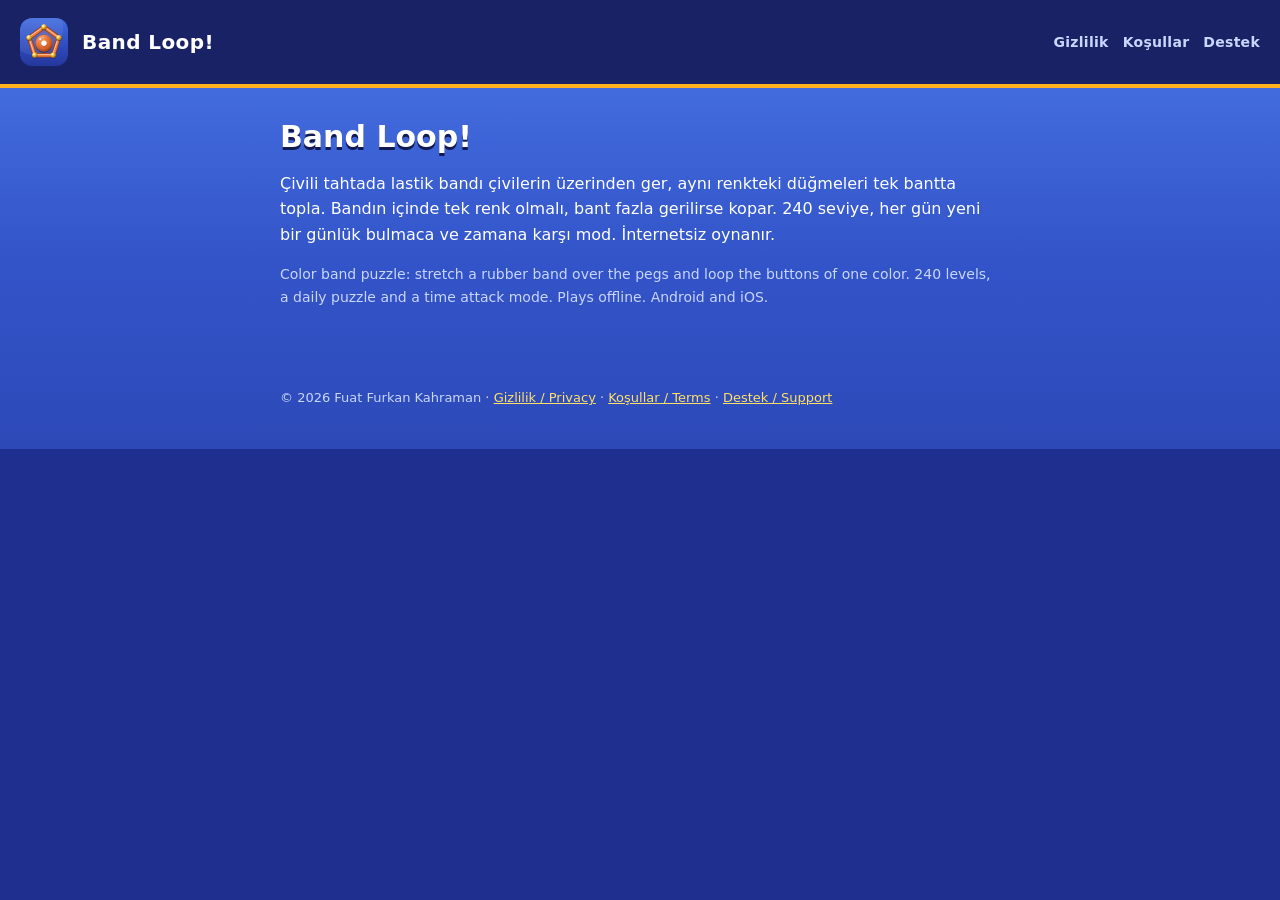
==== bandloop/index.html @ 0ff8086a "Band Loop!: privacy, terms and support pages Co-Authored-By: Claude Opus 5.5 <noreply@anthropic.com>" ====
<!doctype html>
<html lang="tr">
<head>
<meta charset="utf-8">
<meta name="viewport" content="width=device-width, initial-scale=1">
<title>Band Loop! · Renkli bant bulmacası</title>
<meta name="description" content="Band Loop!: çivili tahtada lastik bantla aynı renkteki düğmeleri çevir. 240 seviye, günlük bulmaca, zamana karşı mod. Android ve iOS.">
<link rel="icon" href="icon.png">
<link rel="stylesheet" href="style.css">
</head>
<body>
<header><img src="icon.png" alt=""><a href="./">Band Loop!</a>
  <nav><a href="gizlilik.html">Gizlilik</a><a href="kosullar.html">Koşullar</a><a href="destek.html">Destek</a></nav></header>
<main>
<h1>Band Loop!</h1>
<p>Çivili tahtada lastik bandı çivilerin üzerinden ger, aynı renkteki düğmeleri tek bantta topla. Bandın içinde tek renk
olmalı, bant fazla gerilirse kopar. 240 seviye, her gün yeni bir günlük bulmaca ve zamana karşı mod. İnternetsiz oynanır.</p>
<p class="muted">Color band puzzle: stretch a rubber band over the pegs and loop the buttons of one color. 240 levels,
a daily puzzle and a time attack mode. Plays offline. Android and iOS.</p>
<p><!-- mağaza rozetleri, sayfalar yayına girince --></p>
</main>
<footer>© 2026 Fuat Furkan Kahraman · <a href="gizlilik.html">Gizlilik / Privacy</a> · <a href="kosullar.html">Koşullar / Terms</a> · <a href="destek.html">Destek / Support</a></footer>
</body>
</html>
---- bandloop/style.css ----
/* Band Loop! web sayfaları: gizlilik, koşullar, destek. Düz statik HTML, betik yok, çerez yok. Renkler oyunun paletinden. */
:root { --bg: #1f2f8f; --surface: #1a2266; --deep: #121a52; --ink: #ffffff; --dim: #c9d6ff; --gold: #ffe066; --gold2: #ffb21e; --line: #2b3896; }
* { box-sizing: border-box; }
body { margin: 0; background: linear-gradient(180deg, #4a78e8 0, #3354c9 260px, var(--bg) 900px) no-repeat, var(--bg); color: var(--ink); font: 16px/1.6 system-ui, -apple-system, "Segoe UI", Roboto, sans-serif; }
header { display: flex; align-items: center; gap: 14px; padding: 18px 20px; border-bottom: 4px solid var(--gold2); background: var(--surface); }
header img { width: 48px; height: 48px; border-radius: 12px; }
header a { color: var(--ink); text-decoration: none; font-weight: 800; font-size: 20px; letter-spacing: .02em; }
nav { margin-left: auto; display: flex; gap: 14px; flex-wrap: wrap; font-size: 14px; }
nav a { color: var(--dim); font-weight: 600; font-size: 14px; }
main { max-width: 760px; margin: 0 auto; padding: 24px 20px 64px; }
h1 { font-size: 30px; line-height: 1.15; margin: 8px 0 4px; text-shadow: 0 3px 0 var(--deep); }
h2 { font-size: 21px; margin: 32px 0 6px; color: var(--gold); }
h3 { font-size: 17px; margin: 20px 0 4px; }
p, li { color: var(--ink); }
.muted { color: var(--dim); font-size: 14px; }
a { color: var(--gold); }
table { width: 100%; border-collapse: collapse; margin: 10px 0; font-size: 15px; }
th, td { text-align: left; vertical-align: top; padding: 8px 10px; border-bottom: 1px solid var(--line); }
th { color: var(--dim); font-weight: 600; }
.lang { display: inline-block; margin: 0 0 12px; padding: 4px 10px; border: 1px solid var(--line); border-radius: 14px; font-size: 14px; }
hr { border: 0; border-top: 1px solid var(--line); margin: 48px 0; }
.box { padding: 14px 16px; border: 1px solid var(--gold2); border-radius: 10px; background: var(--surface); }
footer { max-width: 760px; margin: 0 auto; padding: 0 20px 40px; color: var(--dim); font-size: 13px; }
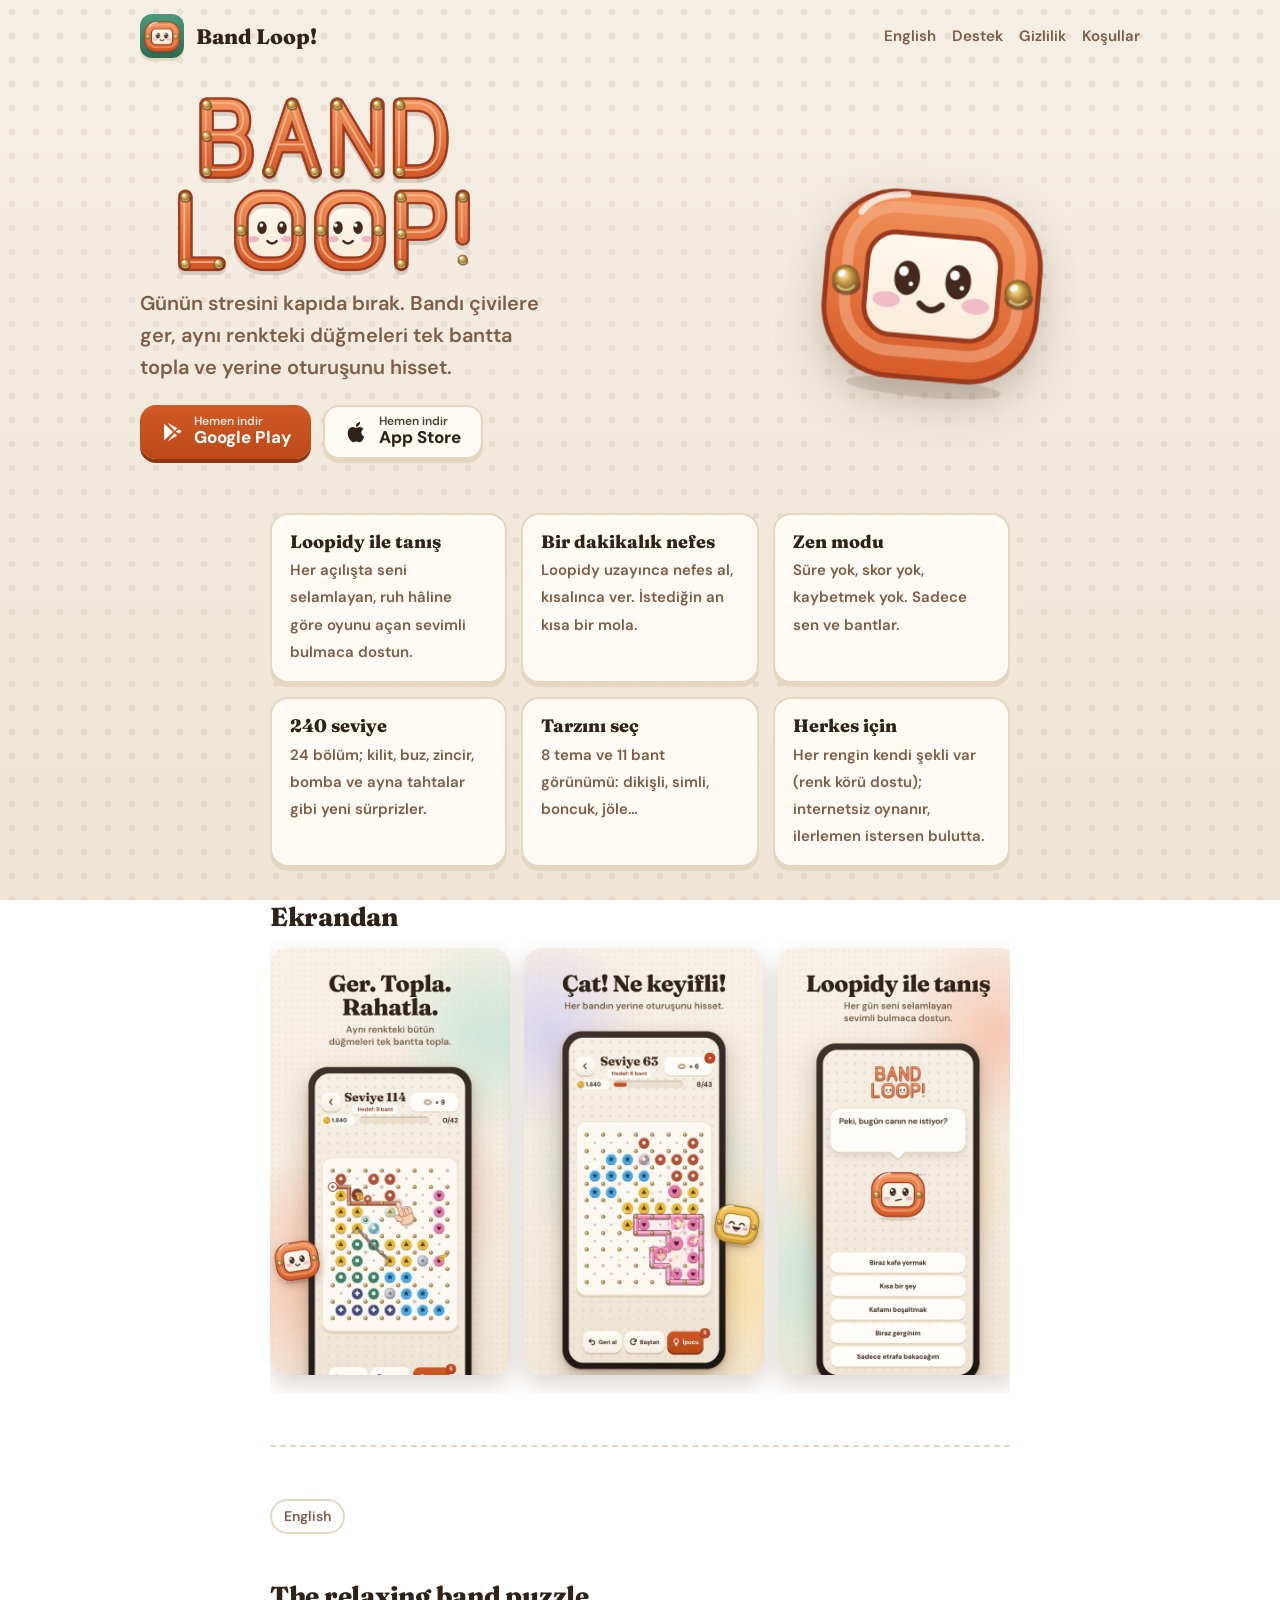
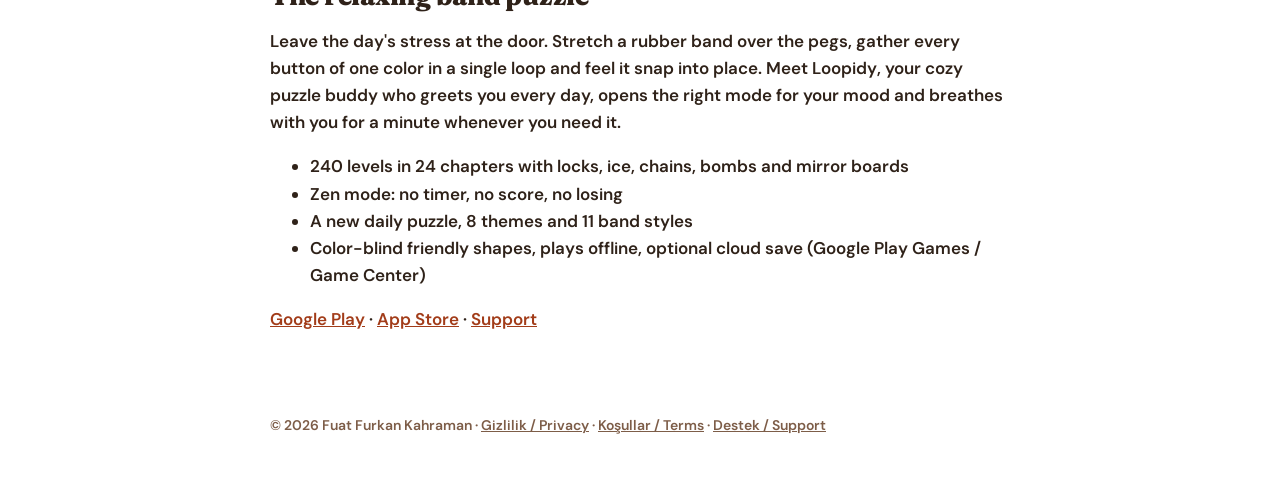
==== commit 43054218: "Band Loop! 1.1.0: yeni site (Loopidy, nefes, bulut kayıt), görseller ve güncel gizlilik/koşullar Co-" ====
--- a/bandloop/index.html
+++ b/bandloop/index.html
@@ -3,21 +3,68 @@
 <head>
 <meta charset="utf-8">
 <meta name="viewport" content="width=device-width, initial-scale=1">
-<title>Band Loop! · Renkli bant bulmacası</title>
-<meta name="description" content="Band Loop!: çivili tahtada lastik bantla aynı renkteki düğmeleri çevir. 240 seviye, günlük bulmaca, zamana karşı mod. Android ve iOS.">
+<title>Band Loop! · Rahatlatan bant bulmacası</title>
+<meta name="description" content="Band Loop!: rahatlatan lastik bant bulmacası. Bandı çivilere ger, aynı renkteki düğmeleri tek bantta topla, Loopidy ile nefes al. 240 seviye, Zen modu, günlük bulmaca. Android ve iOS.">
+<meta property="og:title" content="Band Loop! · Rahatlatan bant bulmacası">
+<meta property="og:description" content="Bandı ger, renkleri topla, rahatla. Loopidy ile tanış.">
+<meta property="og:image" content="https://fuatabii.github.io/bandloop/img/feature.jpg">
+<meta name="theme-color" content="#f6efe5">
 <link rel="icon" href="icon.png">
 <link rel="stylesheet" href="style.css">
 </head>
 <body>
 <header><img src="icon.png" alt=""><a href="./">Band Loop!</a>
-  <nav><a href="gizlilik.html">Gizlilik</a><a href="kosullar.html">Koşullar</a><a href="destek.html">Destek</a></nav></header>
+  <nav><a href="#en">English</a><a href="destek.html">Destek</a><a href="gizlilik.html">Gizlilik</a><a href="kosullar.html">Koşullar</a></nav></header>
+
+<section class="hero">
+  <div>
+    <img class="logo" src="img/logo.png" alt="Band Loop!">
+    <p class="lead">Günün stresini kapıda bırak. Bandı çivilere ger, aynı renkteki düğmeleri tek bantta topla ve yerine oturuşunu hisset.</p>
+    <div class="stores">
+      <a class="store" href="https://play.google.com/store/apps/details?id=com.bandloop.app">
+        <svg viewBox="0 0 24 24" aria-hidden="true"><path d="M4 3.5v17l9.2-8.5L4 3.5Zm10.6 9.8 2.6 2.4-9.8 5.6 7.2-8Zm0-2.6-7.2-8 9.8 5.6-2.6 2.4Zm4.1-1.2 2.3 1.3c.6.4.6 1.1 0 1.5l-2.3 1.3-2.8-2.1 2.8-2Z"/></svg>
+        <span><small>Hemen indir</small>Google Play</span></a>
+      <a class="store alt" href="https://apps.apple.com/app/id6827257425">
+        <svg viewBox="0 0 24 24" aria-hidden="true"><path d="M16.4 12.6c0-2.4 2-3.6 2.1-3.7-1.2-1.7-3-1.9-3.6-2-1.5-.2-3 .9-3.8.9-.8 0-2-.9-3.3-.9-1.7 0-3.3 1-4.2 2.5-1.8 3.1-.5 7.7 1.3 10.2.9 1.2 1.9 2.6 3.2 2.6 1.3-.1 1.8-.8 3.3-.8s2 .8 3.3.8c1.4 0 2.2-1.3 3.1-2.5 1-1.4 1.4-2.8 1.4-2.9 0 0-2.7-1-2.8-4.2ZM14 5.2c.7-.9 1.2-2 1-3.2-1 0-2.3.7-3 1.6-.7.8-1.2 2-1.1 3.1 1.2.1 2.3-.6 3.1-1.5Z"/></svg>
+        <span><small>Hemen indir</small>App Store</span></a>
+    </div>
+  </div>
+  <img class="loopidy" src="img/loopidy.png" alt="Loopidy, oyunun maskotu">
+</section>
+
 <main>
-<h1>Band Loop!</h1>
-<p>Çivili tahtada lastik bandı çivilerin üzerinden ger, aynı renkteki düğmeleri tek bantta topla. Bandın içinde tek renk
-olmalı, bant fazla gerilirse kopar. 240 seviye, her gün yeni bir günlük bulmaca ve zamana karşı mod. İnternetsiz oynanır.</p>
-<p class="muted">Color band puzzle: stretch a rubber band over the pegs and loop the buttons of one color. 240 levels,
-a daily puzzle and a time attack mode. Plays offline. Android and iOS.</p>
-<p><!-- mağaza rozetleri, sayfalar yayına girince --></p>
+  <ul class="features">
+    <li><b>Loopidy ile tanış</b><span>Her açılışta seni selamlayan, ruh hâline göre oyunu açan sevimli bulmaca dostun.</span></li>
+    <li><b>Bir dakikalık nefes</b><span>Loopidy uzayınca nefes al, kısalınca ver. İstediğin an kısa bir mola.</span></li>
+    <li><b>Zen modu</b><span>Süre yok, skor yok, kaybetmek yok. Sadece sen ve bantlar.</span></li>
+    <li><b>240 seviye</b><span>24 bölüm; kilit, buz, zincir, bomba ve ayna tahtalar gibi yeni sürprizler.</span></li>
+    <li><b>Tarzını seç</b><span>8 tema ve 11 bant görünümü: dikişli, simli, boncuk, jöle…</span></li>
+    <li><b>Herkes için</b><span>Her rengin kendi şekli var (renk körü dostu); internetsiz oynanır, ilerlemen istersen bulutta.</span></li>
+  </ul>
+
+  <h2>Ekrandan</h2>
+  <div class="shots">
+    <img src="img/shot-1.jpg" alt="Oynanış: bant çivilere geriliyor" loading="lazy">
+    <img src="img/shot-2.jpg" alt="Bant yerine oturuyor" loading="lazy">
+    <img src="img/shot-3.jpg" alt="Loopidy ile açılış sohbeti" loading="lazy">
+    <img src="img/shot-4.jpg" alt="Loopidy ile nefes egzersizi" loading="lazy">
+    <img src="img/shot-5.jpg" alt="Kilit, buz ve zincir" loading="lazy">
+    <img src="img/shot-6.jpg" alt="Zen modu" loading="lazy">
+  </div>
+
+  <hr id="en">
+  <span class="lang">English</span>
+  <h2>The relaxing band puzzle</h2>
+  <p>Leave the day's stress at the door. Stretch a rubber band over the pegs, gather every button of one color in a single
+  loop and feel it snap into place. Meet <b>Loopidy</b>, your cozy puzzle buddy who greets you every day, opens the right
+  mode for your mood and breathes with you for a minute whenever you need it.</p>
+  <ul>
+    <li>240 levels in 24 chapters with locks, ice, chains, bombs and mirror boards</li>
+    <li>Zen mode: no timer, no score, no losing</li>
+    <li>A new daily puzzle, 8 themes and 11 band styles</li>
+    <li>Color-blind friendly shapes, plays offline, optional cloud save (Google Play Games / Game Center)</li>
+  </ul>
+  <p><a href="https://play.google.com/store/apps/details?id=com.bandloop.app">Google Play</a> · <a href="https://apps.apple.com/app/id6827257425">App Store</a> · <a href="destek.html#support-en">Support</a></p>
 </main>
 <footer>© 2026 Fuat Furkan Kahraman · <a href="gizlilik.html">Gizlilik / Privacy</a> · <a href="kosullar.html">Koşullar / Terms</a> · <a href="destek.html">Destek / Support</a></footer>
 </body>
--- a/bandloop/style.css
+++ b/bandloop/style.css
@@ -1,23 +1,76 @@
-/* Band Loop! web sayfaları: gizlilik, koşullar, destek. Düz statik HTML, betik yok, çerez yok. Renkler oyunun paletinden. */
-:root { --bg: #1f2f8f; --surface: #1a2266; --deep: #121a52; --ink: #ffffff; --dim: #c9d6ff; --gold: #ffe066; --gold2: #ffb21e; --line: #2b3896; }
+/* Band Loop! web sayfaları (Atölye kimliği, 14 Kasım 2026): kâğıt zemin, mürekkep yazı, terrakota vurgu; Fraunces başlık,
+   DM Sans metin (sitede barındırılır, dış yazı tipi isteği yok). Düz statik HTML, betik yok, çerez yok. */
+@font-face { font-family: Fraunces; font-weight: 800; font-display: swap; src: url(fonts/fraunces-800.woff2) format("woff2"); }
+@font-face { font-family: Fraunces; font-weight: 800; font-display: swap; src: url(fonts/fraunces-800-ext.woff2) format("woff2"); unicode-range: U+0100-024F, U+1E00-1EFF; }
+@font-face { font-family: "DM Sans"; font-weight: 500 700; font-display: swap; src: url(fonts/dmsans-600.woff2) format("woff2"); }
+@font-face { font-family: "DM Sans"; font-weight: 500 700; font-display: swap; src: url(fonts/dmsans-600-ext.woff2) format("woff2"); unicode-range: U+0100-024F, U+1E00-1EFF; }
+@font-face { font-family: "DM Sans"; font-weight: 800; font-display: swap; src: url(fonts/dmsans-800.woff2) format("woff2"); }
+@font-face { font-family: "DM Sans"; font-weight: 800; font-display: swap; src: url(fonts/dmsans-800-ext.woff2) format("woff2"); unicode-range: U+0100-024F, U+1E00-1EFF; }
+
+:root {
+  --paper: #f6efe5; --paper2: #efe5d6; --card: #fffaf3; --edge: #e5d6c1; --ink: #2f2219; --sub: #7d5d48;
+  --accent: #a23c19; --tomato: #cf5a26; --tomato2: #bd4918; --tomato3: #8c3512; --teal: #3d8a6d; --hole: rgba(120, 92, 66, .1);
+}
+@media (prefers-color-scheme: dark) {
+  :root:not([data-theme="light"]) {
+    --paper: #241d19; --paper2: #1d1714; --card: #2f2824; --edge: #3d342e; --ink: #f6efe5; --sub: #cdb8a6;
+    --accent: #f09a6c; --hole: rgba(255, 240, 225, .06);
+  }
+}
 * { box-sizing: border-box; }
-body { margin: 0; background: linear-gradient(180deg, #4a78e8 0, #3354c9 260px, var(--bg) 900px) no-repeat, var(--bg); color: var(--ink); font: 16px/1.6 system-ui, -apple-system, "Segoe UI", Roboto, sans-serif; }
-header { display: flex; align-items: center; gap: 14px; padding: 18px 20px; border-bottom: 4px solid var(--gold2); background: var(--surface); }
-header img { width: 48px; height: 48px; border-radius: 12px; }
-header a { color: var(--ink); text-decoration: none; font-weight: 800; font-size: 20px; letter-spacing: .02em; }
-nav { margin-left: auto; display: flex; gap: 14px; flex-wrap: wrap; font-size: 14px; }
-nav a { color: var(--dim); font-weight: 600; font-size: 14px; }
-main { max-width: 760px; margin: 0 auto; padding: 24px 20px 64px; }
-h1 { font-size: 30px; line-height: 1.15; margin: 8px 0 4px; text-shadow: 0 3px 0 var(--deep); }
-h2 { font-size: 21px; margin: 32px 0 6px; color: var(--gold); }
-h3 { font-size: 17px; margin: 20px 0 4px; }
+html { -webkit-text-size-adjust: 100%; }
+body {
+  margin: 0; color: var(--ink); font: 500 17px/1.6 "DM Sans", system-ui, -apple-system, "Segoe UI", Roboto, sans-serif;
+  background: radial-gradient(circle at 12px 12px, var(--hole) 3px, transparent 3.6px) 0 0 / 24px 24px, linear-gradient(180deg, var(--paper), var(--paper2));
+  background-attachment: fixed;
+}
+header { display: flex; align-items: center; gap: 12px; padding: 14px 20px; max-width: 1040px; margin: 0 auto; }
+header img { width: 44px; height: 44px; border-radius: 12px; box-shadow: 0 3px 0 var(--edge); }
+header > a { color: var(--ink); text-decoration: none; font: 800 21px/1 Fraunces, Georgia, serif; }
+nav { margin-left: auto; display: flex; gap: 16px; flex-wrap: wrap; }
+nav a { color: var(--sub); font-weight: 700; font-size: 15px; text-decoration: none; }
+nav a:hover { color: var(--accent); }
+main { max-width: 780px; margin: 0 auto; padding: 18px 20px 64px; }
+h1, h2, h3 { font-family: Fraunces, Georgia, "Times New Roman", serif; font-weight: 800; letter-spacing: -0.01em; line-height: 1.12; }
+h1 { font-size: clamp(32px, 6vw, 46px); margin: 10px 0 8px; }
+h2 { font-size: 26px; margin: 36px 0 8px; }
+h3 { font-size: 19px; margin: 22px 0 4px; }
 p, li { color: var(--ink); }
-.muted { color: var(--dim); font-size: 14px; }
-a { color: var(--gold); }
+.muted { color: var(--sub); font-size: 15px; }
+a { color: var(--accent); }
 table { width: 100%; border-collapse: collapse; margin: 10px 0; font-size: 15px; }
-th, td { text-align: left; vertical-align: top; padding: 8px 10px; border-bottom: 1px solid var(--line); }
-th { color: var(--dim); font-weight: 600; }
-.lang { display: inline-block; margin: 0 0 12px; padding: 4px 10px; border: 1px solid var(--line); border-radius: 14px; font-size: 14px; }
-hr { border: 0; border-top: 1px solid var(--line); margin: 48px 0; }
-.box { padding: 14px 16px; border: 1px solid var(--gold2); border-radius: 10px; background: var(--surface); }
-footer { max-width: 760px; margin: 0 auto; padding: 0 20px 40px; color: var(--dim); font-size: 13px; }
+th, td { text-align: left; vertical-align: top; padding: 9px 10px; border-bottom: 1px solid var(--edge); }
+th { color: var(--sub); font-weight: 700; }
+.lang { display: inline-block; margin: 0 0 12px; padding: 4px 12px; border: 2px solid var(--edge); border-radius: 99px; font-size: 14px; font-weight: 700; color: var(--sub); }
+hr { border: 0; border-top: 2px dashed var(--edge); margin: 52px 0; }
+.box { padding: 14px 18px; border: 2px solid var(--edge); border-radius: 16px; background: var(--card); box-shadow: 0 4px 0 var(--edge); }
+footer { max-width: 780px; margin: 0 auto; padding: 0 20px 40px; color: var(--sub); font-size: 14px; }
+footer a { color: var(--sub); }
+
+/* ---------- Ana sayfa ---------- */
+.hero { display: grid; grid-template-columns: 1.15fr .85fr; gap: 24px; align-items: center; max-width: 1040px; margin: 0 auto; padding: 24px 20px 8px; }
+.hero h1 { font-size: clamp(38px, 7vw, 64px); margin: 0 0 12px; }
+.hero .logo { width: min(380px, 100%); display: block; margin: 0 0 6px -6px; }
+.hero p.lead { font-size: 20px; color: var(--sub); margin: 0 0 22px; max-width: 30ch; }
+.hero .loopidy { width: 100%; max-width: 360px; justify-self: center; filter: drop-shadow(0 18px 22px rgba(60, 35, 15, .25)); transform: rotate(5deg); }
+.stores { display: flex; gap: 12px; flex-wrap: wrap; }
+.store { display: inline-flex; align-items: center; gap: 10px; min-height: 54px; padding: 8px 20px; border-radius: 16px; text-decoration: none;
+  color: #fff; font-weight: 800; background: linear-gradient(180deg, var(--tomato), var(--tomato2)); box-shadow: 0 4px 0 var(--tomato3); }
+.store small { display: block; font-weight: 600; font-size: 12px; opacity: .85; line-height: 1.1; }
+.store span { line-height: 1.15; }
+.store svg { width: 24px; height: 24px; fill: currentColor; flex-shrink: 0; }
+.store.alt { color: var(--ink); background: var(--card); box-shadow: 0 4px 0 var(--edge); border: 2px solid var(--edge); }
+.features { list-style: none; padding: 0; margin: 28px 0 0; display: grid; grid-template-columns: repeat(auto-fit, minmax(220px, 1fr)); gap: 14px; }
+.features li { padding: 16px 18px; border-radius: 18px; background: var(--card); border: 2px solid var(--edge); box-shadow: 0 4px 0 var(--edge); }
+.features b { display: block; font: 800 18px/1.2 Fraunces, Georgia, serif; margin-bottom: 4px; }
+.features span { color: var(--sub); font-size: 15px; }
+.shots { display: grid; grid-auto-flow: column; grid-auto-columns: min(240px, 62vw); gap: 14px; overflow-x: auto; padding: 8px 2px 18px; scroll-snap-type: x mandatory; }
+.shots img { width: 100%; border-radius: 18px; box-shadow: 0 10px 24px rgba(60, 35, 15, .18); scroll-snap-align: start; }
+@media (max-width: 720px) {
+  .hero { grid-template-columns: 1fr; text-align: center; }
+  .hero .logo { margin: 0 auto 6px; }
+  .hero p.lead { margin-left: auto; margin-right: auto; }
+  .stores { justify-content: center; }
+  .hero .loopidy { max-width: 240px; order: -1; }
+  nav { gap: 12px; }
+}
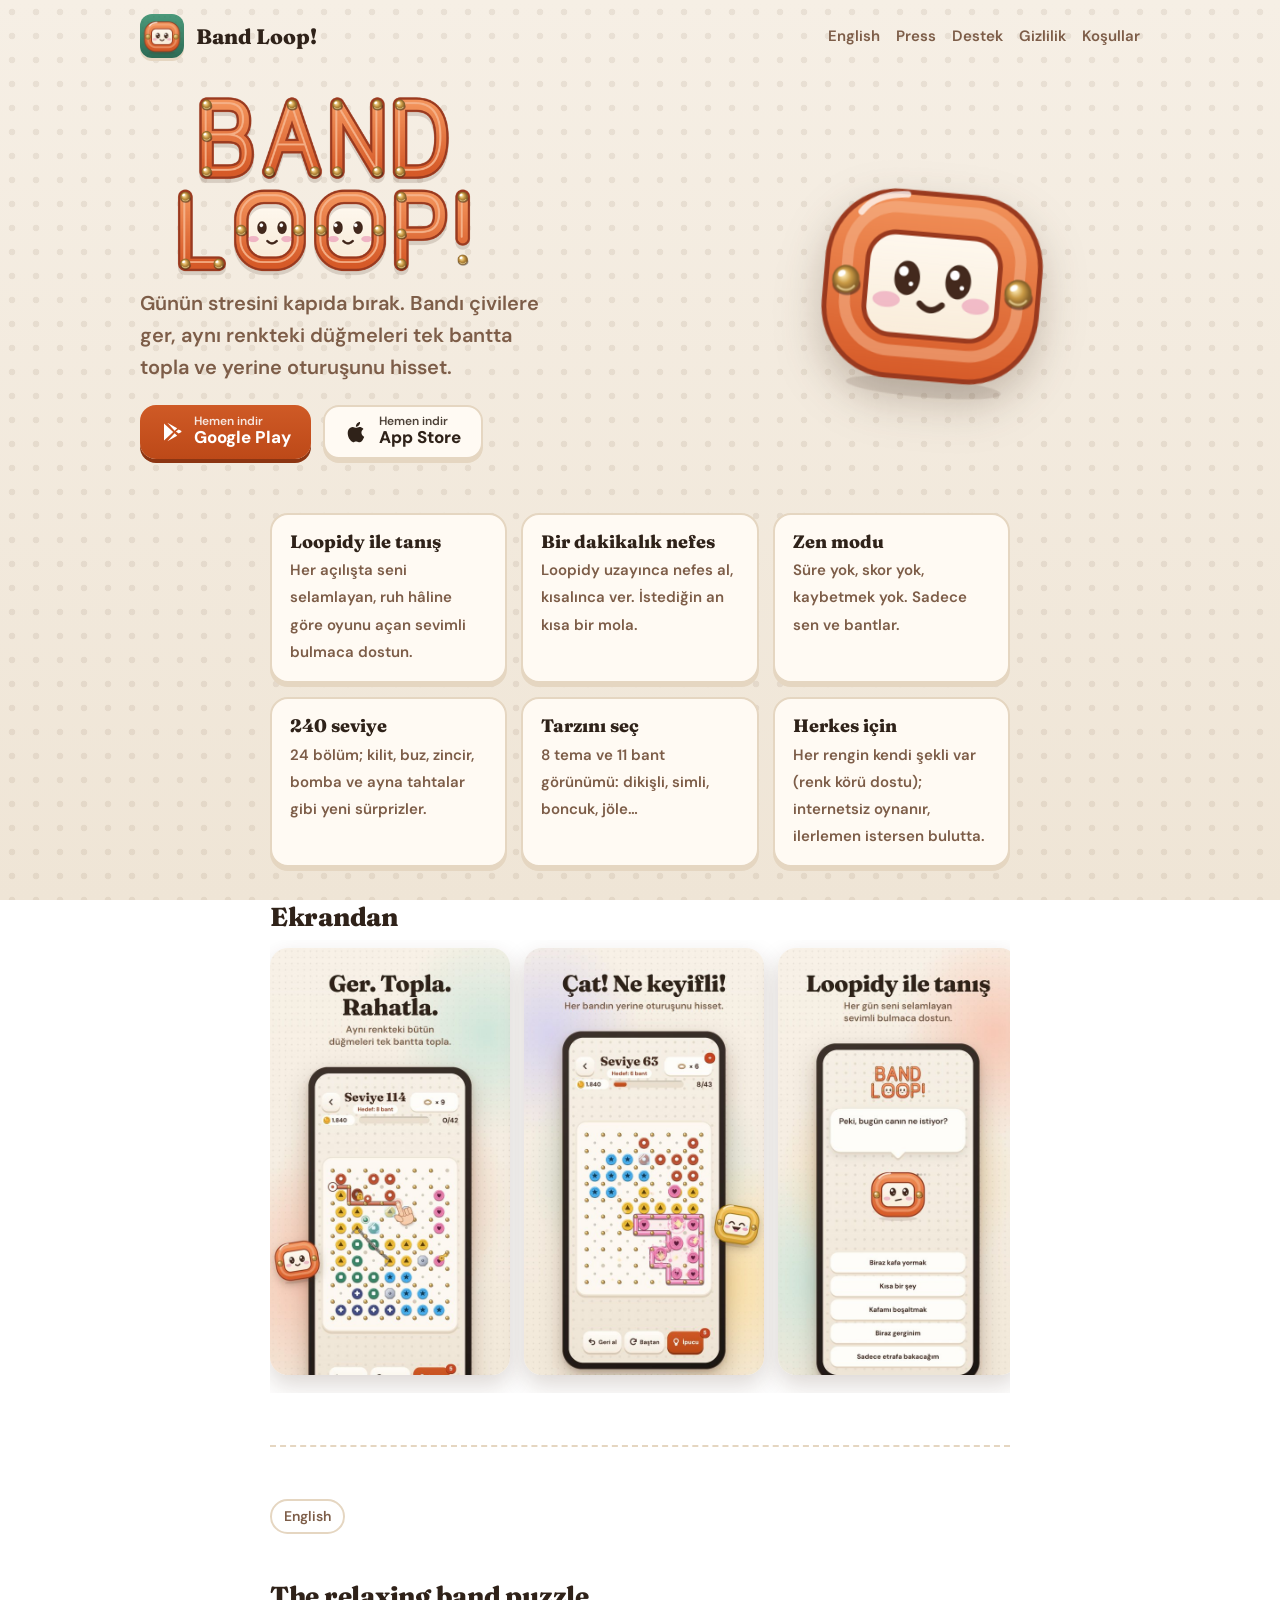
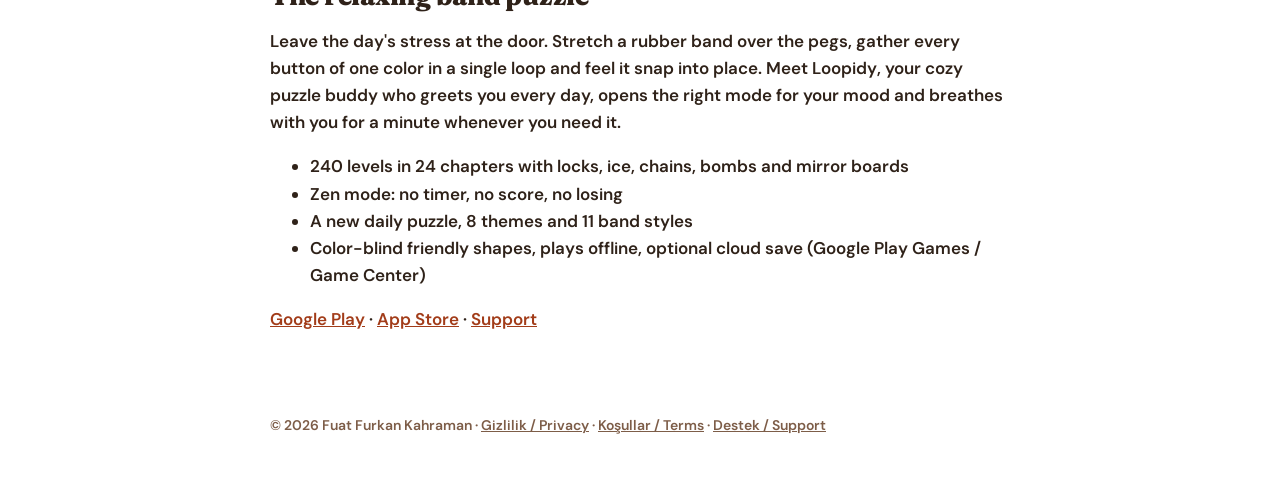
==== commit e9f5ed64: "Band Loop!: basın kiti (press.html) Co-Authored-By: Claude Opus 5.5 <noreply@anthropic.com>" ====
--- a/bandloop/index.html
+++ b/bandloop/index.html
@@ -14,7 +14,7 @@
 </head>
 <body>
 <header><img src="icon.png" alt=""><a href="./">Band Loop!</a>
-  <nav><a href="#en">English</a><a href="destek.html">Destek</a><a href="gizlilik.html">Gizlilik</a><a href="kosullar.html">Koşullar</a></nav></header>
+  <nav><a href="#en">English</a><a href="press.html">Press</a><a href="destek.html">Destek</a><a href="gizlilik.html">Gizlilik</a><a href="kosullar.html">Koşullar</a></nav></header>
 
 <section class="hero">
   <div>
--- a/bandloop/style.css
+++ b/bandloop/style.css
@@ -74,3 +74,9 @@
   .hero .loopidy { max-width: 240px; order: -1; }
   nav { gap: 12px; }
 }
+
+/* ---------- Basın kiti ---------- */
+.facts th { width: 120px; }
+.press-art { display: grid; grid-template-columns: repeat(auto-fit, minmax(160px, 1fr)); gap: 14px; }
+.press-art a { display: flex; flex-direction: column; align-items: center; gap: 8px; color: var(--sub); font-size: 14px; font-weight: 700; text-decoration: none; text-align: center; }
+.press-art img { width: 100%; height: 120px; object-fit: contain; }
